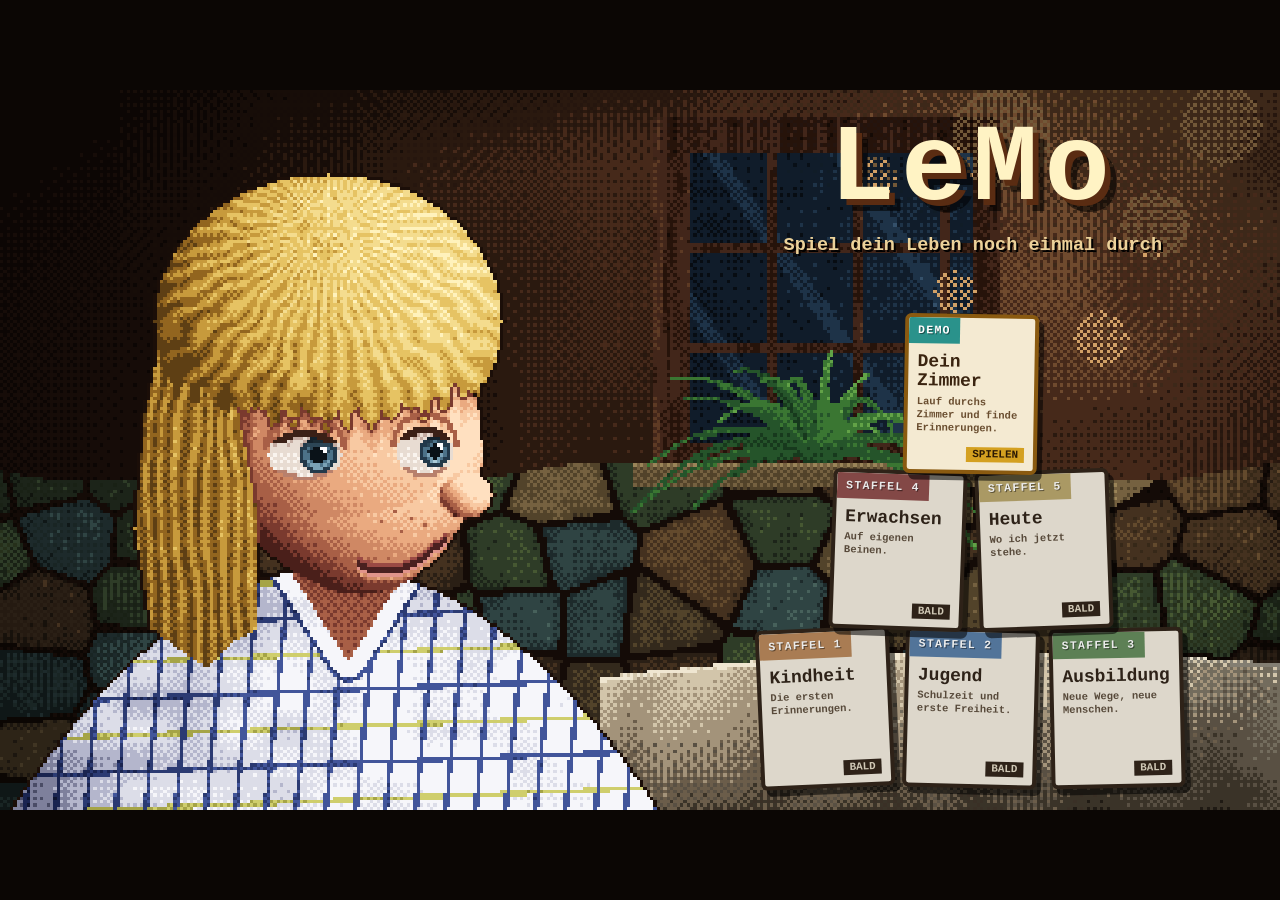
==== index.html @ 625a1553 "Neues Hauptmenü: Pixel-Porträt mit Blick auf ein Kartenhaus aus Kapitel-Karten Co-Authored-By: Claud" ====
<!doctype html>
<html lang="de">
<head>
  <meta charset="utf-8">
  <meta name="viewport" content="width=device-width, initial-scale=1">
  <title>LeMo</title>
  <link rel="stylesheet" href="src/style.css?v=9">
</head>
<body>
  <!-- Hauptmenü -->
  <main id="home" class="screen">
    <div id="menuStage">
      <canvas id="menuArt"></canvas>
      <header class="brand">
        <h1>LeMo</h1>
        <p class="sub">Spiel dein Leben noch einmal durch</p>
        <p id="hint" class="hint"></p>
      </header>
      <div class="tower" id="tower"></div>
    </div>
  </main>

  <!-- Spiel -->
  <div id="stage" class="screen hidden">
    <button id="back" type="button">&larr; Menü</button>
    <canvas id="game"></canvas>
    <div id="caption"></div>
    <div id="counter"></div>
    <div id="memory" class="hidden">
      <div class="card">
        <canvas id="memoryPic" width="96" height="72"></canvas>
        <div class="body">
          <h3 id="memoryTitle"></h3>
          <p id="memoryText"></p>
          <p class="hint" id="memoryHint"></p>
        </div>
      </div>
    </div>
  </div>

  <script src="src/sprite.js?v=9"></script>
  <script src="src/bed.js?v=9"></script>
  <script src="src/world.js?v=9"></script>
  <script src="src/memories.js?v=9"></script>
  <script src="src/memory.js?v=9"></script>
  <script src="src/game.js?v=9"></script>
  <script src="src/menuart.js?v=9"></script>
  <script src="src/home.js?v=9"></script>
</body>
</html>
---- src/style.css ----
:root {
  --bg: #0b1230;
  --blue: #2f6bdc;
  --blue-dark: #1d4aa8;
  --card: #16245c;
  --text: #f3f6ff;
  --muted: #8d9ad0;
  --gold: #d4b050;
}
* { box-sizing: border-box; }
html, body { margin: 0; height: 100%; background: var(--bg); color: var(--text); }
body { font-family: "Courier New", ui-monospace, monospace; font-weight: 700; }
.hidden { display: none !important; }

/* Hauptmenü */
#home { position: fixed; inset: 0; display: flex; align-items: center; justify-content: center; background: #0b0604; }
#menuStage { position: relative; width: min(100vw, calc(100vh * 16 / 9)); aspect-ratio: 16 / 9; container-type: inline-size; overflow: hidden; }
#menuArt { position: absolute; inset: 0; width: 100%; height: 100%; image-rendering: pixelated; image-rendering: crisp-edges; }

.brand { position: absolute; right: 3cqw; top: 2cqw; width: 42cqw; text-align: center; }
.brand h1 {
  margin: 0; font-size: 8.5cqw; line-height: 1; letter-spacing: 0.5cqw; color: #fff3c4;
  text-shadow: 0.45cqw 0.45cqw 0 #5a2c12, 0.9cqw 0.9cqw 0 rgba(0, 0, 0, 0.55);
}
.brand .sub { margin: 0.8cqw 0 0; font-size: max(10px, 1.45cqw); color: #ecd29a; text-shadow: 2px 2px 0 #000; }
.hint { min-height: 1.4em; margin: 0.6cqw 0 0; font-size: max(10px, 1.3cqw); color: #ffd36a; text-shadow: 2px 2px 0 #000; }

.tower { position: absolute; left: 55cqw; top: 17.5cqw; width: 42cqw; height: 37cqw; }
.card {
  position: absolute; width: 10.5cqw; height: 12.5cqw; padding: 0; overflow: hidden; text-align: left;
  font: inherit; color: #3a2410; cursor: pointer;
  background: #f4ead2; border: 0.35cqw solid #3a2410; border-radius: 0.5cqw;
  box-shadow: 0.4cqw 0.5cqw 0 rgba(0, 0, 0, 0.55);
  transform: rotate(var(--r, 0deg)); transition: transform .15s, box-shadow .15s;
  display: flex; flex-direction: column;
}
.card .band {
  flex: none; padding: 0.5cqw 0.7cqw; background: var(--c); color: #fff;
  font-size: max(8px, 0.9cqw); letter-spacing: 0.1cqw; text-shadow: 1px 1px 0 rgba(0, 0, 0, .45);
}
.card .title { display: block; margin: 0.7cqw 0.7cqw 0.3cqw; font-size: max(11px, 1.4cqw); line-height: 1.1; }
.card .desc { display: block; margin: 0 0.7cqw; font-size: max(8px, 0.82cqw); line-height: 1.25; color: #6a4e30; }
.card .tag {
  margin: auto 0.7cqw 0.6cqw auto; padding: 0.15cqw 0.5cqw; font-size: max(8px, 0.85cqw);
  background: #3a2410; color: #e9d9b4;
}
.card:hover, .card:focus-visible {
  outline: none; z-index: 5; transform: translateY(-1cqw) rotate(0deg) scale(1.07);
  box-shadow: 0.5cqw 1cqw 0 rgba(0, 0, 0, 0.55), 0 0 2.5cqw rgba(255, 214, 120, 0.55);
}
.card.locked { filter: saturate(0.55) brightness(0.92); }
.card.playable .tag { background: #d4a020; color: #2a1804; }
.card.playable { border-color: #8a5a10; }
.card.shake { animation: shake .3s; }
@keyframes shake { 25% { margin-left: -0.5cqw; } 75% { margin-left: 0.5cqw; } }

/* Spiel */
#stage { position: fixed; inset: 0; display: flex; align-items: center; justify-content: center; background: var(--bg); }
#game { image-rendering: pixelated; image-rendering: crisp-edges; cursor: crosshair; touch-action: none; }
#back {
  position: absolute; top: 12px; left: 12px; z-index: 2; font: inherit; color: var(--text);
  background: var(--card); border: 3px solid var(--text); padding: 8px 12px; cursor: pointer;
  box-shadow: 3px 3px 0 #000;
}
#back:hover { background: var(--blue-dark); }
#caption {
  position: absolute; bottom: 16px; left: 50%; transform: translateX(-50%);
  max-width: 90vw; text-align: center; color: var(--text); pointer-events: none;
  text-shadow: 2px 2px 0 #000;
}

#counter {
  position: absolute; top: 12px; right: 12px; z-index: 2; padding: 8px 12px;
  background: var(--card); border: 3px solid var(--text); box-shadow: 3px 3px 0 #000; pointer-events: none;
}
#memory {
  position: absolute; inset: 0; z-index: 5; display: flex; align-items: center; justify-content: center;
  padding: 16px; background: rgba(20, 12, 4, 0.78); cursor: pointer; animation: fadein .5s;
}
@keyframes fadein { from { opacity: 0; } to { opacity: 1; } }
#memory .card {
  display: flex; gap: 20px; align-items: center; max-width: 760px; padding: 20px;
  background: #f3e6c8; color: #3a2a1a; border: 4px solid #3a2a1a; box-shadow: 6px 6px 0 #000;
}
#memoryPic {
  flex: none; width: 288px; height: 216px; image-rendering: pixelated; filter: sepia(0.55) contrast(1.05);
  border: 8px solid #fbf6ea; outline: 2px solid #3a2a1a; transform: rotate(-2deg);
}
#memory h3 { margin: 0 0 10px; font-size: 22px; }
#memoryText { margin: 0; min-height: 7em; white-space: pre-wrap; line-height: 1.5; }
#memory .hint { margin: 12px 0 0; color: #8a6f4a; font-size: 12px; }
@media (max-width: 720px) {
  #memory .card { flex-direction: column; }
  #memoryPic { width: 192px; height: 144px; }
}
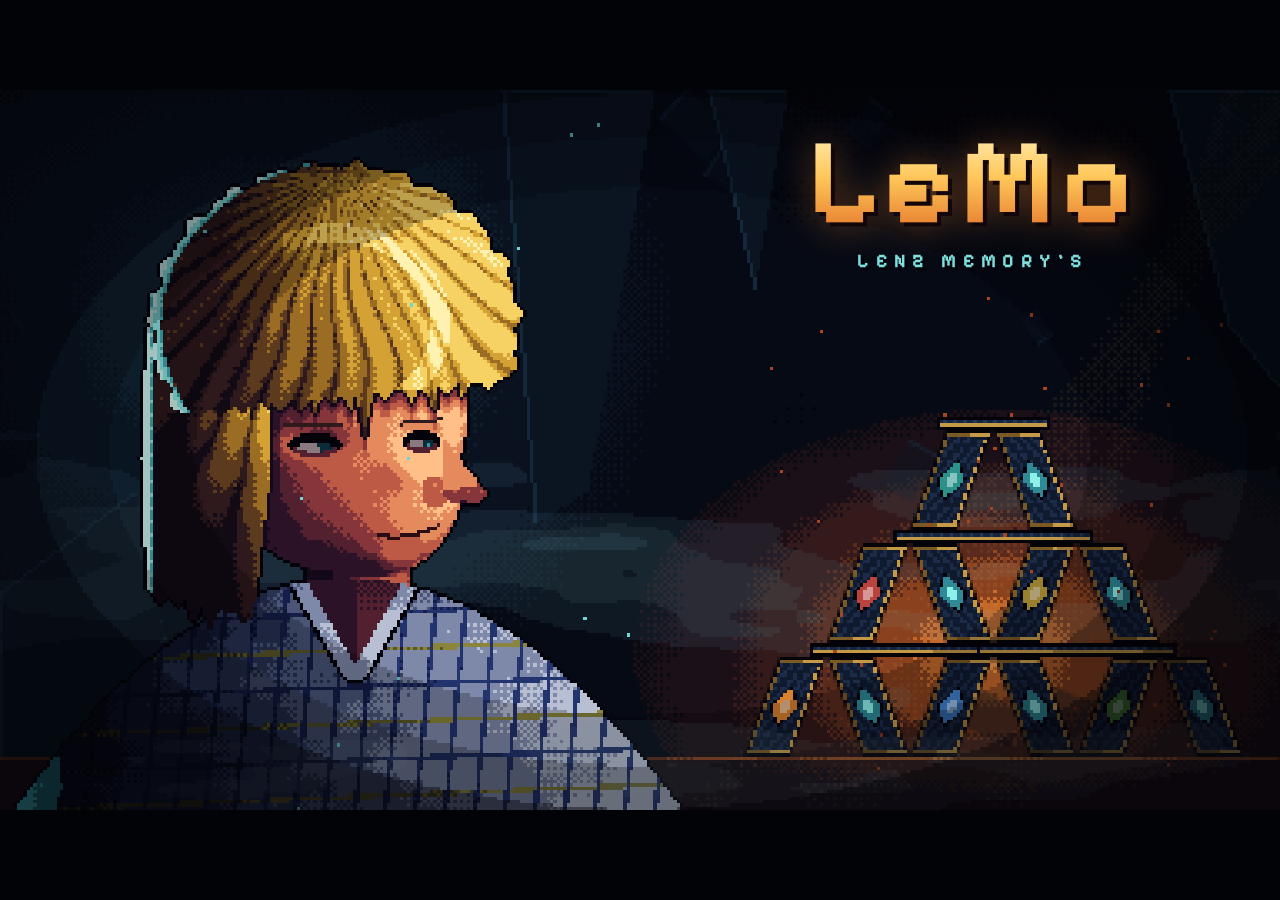
==== commit fa29ad64: "Hauptmenü überarbeitet: Dead-Cells-Look, echtes Kartenhaus, Karte ziehen zeigt Kapitel Co-Authored-B" ====
--- a/index.html
+++ b/index.html
@@ -4,7 +4,9 @@
   <meta charset="utf-8">
   <meta name="viewport" content="width=device-width, initial-scale=1">
   <title>LeMo</title>
-  <link rel="stylesheet" href="src/style.css?v=9">
+  <link rel="preconnect" href="https://fonts.googleapis.com">
+  <link rel="stylesheet" href="https://fonts.googleapis.com/css2?family=Pixelify+Sans:wght@400;700&display=swap">
+  <link rel="stylesheet" href="src/style.css?v=10">
 </head>
 <body>
   <!-- Hauptmenü -->
@@ -13,10 +15,20 @@
       <canvas id="menuArt"></canvas>
       <header class="brand">
         <h1>LeMo</h1>
-        <p class="sub">Spiel dein Leben noch einmal durch</p>
-        <p id="hint" class="hint"></p>
+        <p class="sub">Lenz Memory's</p>
       </header>
-      <div class="tower" id="tower"></div>
+      <p id="menuCaption"></p>
+      <div id="slots"></div>
+      <section id="chapter" class="hidden" aria-live="polite">
+        <div class="kicker" id="chKicker"></div>
+        <h2 id="chTitle"></h2>
+        <p id="chDesc"></p>
+        <p id="chStatus"></p>
+        <div class="actions">
+          <button type="button" id="chPlay">Spielen</button>
+          <button type="button" id="chBack">Zurück in den Turm</button>
+        </div>
+      </section>
     </div>
   </main>
 
@@ -38,13 +50,13 @@
     </div>
   </div>
 
-  <script src="src/sprite.js?v=9"></script>
-  <script src="src/bed.js?v=9"></script>
-  <script src="src/world.js?v=9"></script>
-  <script src="src/memories.js?v=9"></script>
-  <script src="src/memory.js?v=9"></script>
-  <script src="src/game.js?v=9"></script>
-  <script src="src/menuart.js?v=9"></script>
-  <script src="src/home.js?v=9"></script>
+  <script src="src/sprite.js?v=10"></script>
+  <script src="src/bed.js?v=10"></script>
+  <script src="src/world.js?v=10"></script>
+  <script src="src/memories.js?v=10"></script>
+  <script src="src/memory.js?v=10"></script>
+  <script src="src/game.js?v=10"></script>
+  <script src="src/menuart.js?v=10"></script>
+  <script src="src/home.js?v=10"></script>
 </body>
 </html>
--- a/src/style.css
+++ b/src/style.css
@@ -13,46 +13,56 @@
 .hidden { display: none !important; }
 
 /* Hauptmenü */
-#home { position: fixed; inset: 0; display: flex; align-items: center; justify-content: center; background: #0b0604; }
+#home { position: fixed; inset: 0; display: flex; align-items: center; justify-content: center; background: #020306; }
 #menuStage { position: relative; width: min(100vw, calc(100vh * 16 / 9)); aspect-ratio: 16 / 9; container-type: inline-size; overflow: hidden; }
 #menuArt { position: absolute; inset: 0; width: 100%; height: 100%; image-rendering: pixelated; image-rendering: crisp-edges; }
+.pixel { font-family: 'Pixelify Sans', 'Courier New', monospace; }
 
-.brand { position: absolute; right: 3cqw; top: 2cqw; width: 42cqw; text-align: center; }
+.brand { position: absolute; right: 4cqw; top: 2.5cqw; width: 40cqw; text-align: center; pointer-events: none; transition: opacity .3s; }
 .brand h1 {
-  margin: 0; font-size: 8.5cqw; line-height: 1; letter-spacing: 0.5cqw; color: #fff3c4;
-  text-shadow: 0.45cqw 0.45cqw 0 #5a2c12, 0.9cqw 0.9cqw 0 rgba(0, 0, 0, 0.55);
+  margin: 0; font-family: 'Pixelify Sans', 'Courier New', monospace; font-weight: 700;
+  font-size: 9.5cqw; line-height: 1; letter-spacing: 0.4cqw;
+  background: linear-gradient(#fff3c0 0%, #ffc75a 45%, #e06a24 100%);
+  -webkit-background-clip: text; background-clip: text; color: transparent;
+  filter: drop-shadow(0.35cqw 0.35cqw 0 #12060a) drop-shadow(0 0 1.4cqw rgba(255, 140, 50, 0.35));
 }
-.brand .sub { margin: 0.8cqw 0 0; font-size: max(10px, 1.45cqw); color: #ecd29a; text-shadow: 2px 2px 0 #000; }
-.hint { min-height: 1.4em; margin: 0.6cqw 0 0; font-size: max(10px, 1.3cqw); color: #ffd36a; text-shadow: 2px 2px 0 #000; }
+.brand .sub {
+  margin: 0.4cqw 0 0; font-family: 'Pixelify Sans', 'Courier New', monospace;
+  font-size: max(10px, 1.5cqw); letter-spacing: 0.5cqw; text-transform: uppercase; color: #7fe0de;
+  text-shadow: 0.2cqw 0.2cqw 0 #02040a;
+}
+#menuStage.open .brand { opacity: 0; }
 
-.tower { position: absolute; left: 55cqw; top: 17.5cqw; width: 42cqw; height: 37cqw; }
-.card {
-  position: absolute; width: 10.5cqw; height: 12.5cqw; padding: 0; overflow: hidden; text-align: left;
-  font: inherit; color: #3a2410; cursor: pointer;
-  background: #f4ead2; border: 0.35cqw solid #3a2410; border-radius: 0.5cqw;
-  box-shadow: 0.4cqw 0.5cqw 0 rgba(0, 0, 0, 0.55);
-  transform: rotate(var(--r, 0deg)); transition: transform .15s, box-shadow .15s;
-  display: flex; flex-direction: column;
+#menuCaption {
+  position: absolute; left: 56cqw; width: 42cqw; top: 19.5cqw; margin: 0; text-align: center; pointer-events: none;
+  font-family: 'Pixelify Sans', 'Courier New', monospace; font-size: max(11px, 1.6cqw); color: #ffd98a;
+  text-shadow: 0.2cqw 0.2cqw 0 #000, 0 0 1cqw rgba(255, 150, 60, .5);
 }
-.card .band {
-  flex: none; padding: 0.5cqw 0.7cqw; background: var(--c); color: #fff;
-  font-size: max(8px, 0.9cqw); letter-spacing: 0.1cqw; text-shadow: 1px 1px 0 rgba(0, 0, 0, .45);
+
+#slots button {
+  position: absolute; padding: 0; background: transparent; border: 0; cursor: pointer;
 }
-.card .title { display: block; margin: 0.7cqw 0.7cqw 0.3cqw; font-size: max(11px, 1.4cqw); line-height: 1.1; }
-.card .desc { display: block; margin: 0 0.7cqw; font-size: max(8px, 0.82cqw); line-height: 1.25; color: #6a4e30; }
-.card .tag {
-  margin: auto 0.7cqw 0.6cqw auto; padding: 0.15cqw 0.5cqw; font-size: max(8px, 0.85cqw);
-  background: #3a2410; color: #e9d9b4;
+#slots button:focus-visible { outline: 2px dashed #ffd27a; outline-offset: 2px; }
+#menuStage.open #slots { pointer-events: none; }
+
+#chapter {
+  position: absolute; left: 57cqw; top: 12cqw; width: 37cqw; padding: 2.2cqw 2.4cqw;
+  background: linear-gradient(180deg, rgba(10, 16, 28, 0.94), rgba(6, 10, 18, 0.94));
+  border: 0.3cqw solid #2c7f8a; box-shadow: 0 0 0 0.3cqw #04060c, 0.6cqw 0.6cqw 0 rgba(0, 0, 0, .6), 0 0 3cqw rgba(60, 200, 210, .15);
+  color: #d8e4ea; animation: chIn .35s ease-out;
 }
-.card:hover, .card:focus-visible {
-  outline: none; z-index: 5; transform: translateY(-1cqw) rotate(0deg) scale(1.07);
-  box-shadow: 0.5cqw 1cqw 0 rgba(0, 0, 0, 0.55), 0 0 2.5cqw rgba(255, 214, 120, 0.55);
+@keyframes chIn { from { opacity: 0; transform: translateX(2cqw); } to { opacity: 1; transform: none; } }
+#chapter .kicker { font-family: 'Pixelify Sans', 'Courier New', monospace; font-size: max(10px, 1.3cqw); letter-spacing: 0.4cqw; color: var(--ch, #ffd27a); }
+#chapter h2 { margin: 0.6cqw 0 1.2cqw; font-family: 'Pixelify Sans', 'Courier New', monospace; font-size: 4cqw; line-height: 1; color: #fff1cf; }
+#chapter p { margin: 0 0 1cqw; font-size: max(12px, 1.35cqw); line-height: 1.45; }
+#chStatus { color: #8fa3b0; font-size: max(11px, 1.15cqw) !important; }
+#chapter .actions { display: flex; flex-wrap: wrap; gap: 1cqw; margin-top: 1.6cqw; }
+#chapter button {
+  font-family: 'Pixelify Sans', 'Courier New', monospace; font-size: max(12px, 1.4cqw); cursor: pointer;
+  padding: 0.8cqw 1.6cqw; color: #0a0d14; background: #ffc75a; border: 0.25cqw solid #12060a; box-shadow: 0.35cqw 0.35cqw 0 #000;
 }
-.card.locked { filter: saturate(0.55) brightness(0.92); }
-.card.playable .tag { background: #d4a020; color: #2a1804; }
-.card.playable { border-color: #8a5a10; }
-.card.shake { animation: shake .3s; }
-@keyframes shake { 25% { margin-left: -0.5cqw; } 75% { margin-left: 0.5cqw; } }
+#chapter button#chBack { background: #1a2a3c; color: #bfe9ea; border-color: #2c7f8a; }
+#chapter button:hover, #chapter button:focus-visible { outline: none; transform: translate(-0.15cqw, -0.15cqw); box-shadow: 0.5cqw 0.5cqw 0 #000; }
 
 /* Spiel */
 #stage { position: fixed; inset: 0; display: flex; align-items: center; justify-content: center; background: var(--bg); }
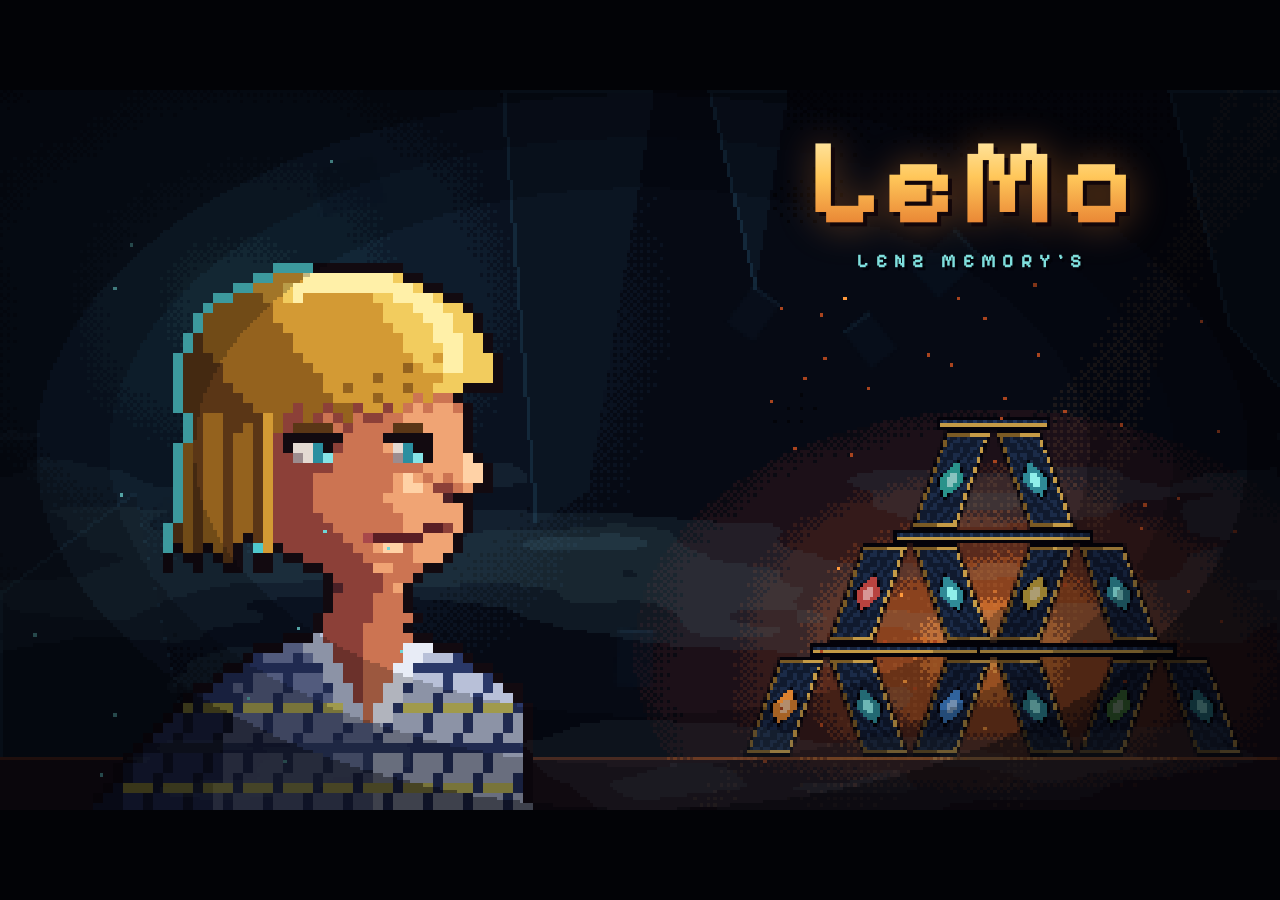
==== commit d36870dc: "Menü-Figur neu als handgesetztes Pixel-Porträt Co-Authored-By: Claude Opus 5.5 <noreply@anthropic.co" ====
--- a/index.html
+++ b/index.html
@@ -6,7 +6,7 @@
   <title>LeMo</title>
   <link rel="preconnect" href="https://fonts.googleapis.com">
   <link rel="stylesheet" href="https://fonts.googleapis.com/css2?family=Pixelify+Sans:wght@400;700&display=swap">
-  <link rel="stylesheet" href="src/style.css?v=10">
+  <link rel="stylesheet" href="src/style.css?v=11">
 </head>
 <body>
   <!-- Hauptmenü -->
@@ -50,13 +50,13 @@
     </div>
   </div>
 
-  <script src="src/sprite.js?v=10"></script>
-  <script src="src/bed.js?v=10"></script>
-  <script src="src/world.js?v=10"></script>
-  <script src="src/memories.js?v=10"></script>
-  <script src="src/memory.js?v=10"></script>
-  <script src="src/game.js?v=10"></script>
-  <script src="src/menuart.js?v=10"></script>
-  <script src="src/home.js?v=10"></script>
+  <script src="src/sprite.js?v=11"></script>
+  <script src="src/bed.js?v=11"></script>
+  <script src="src/world.js?v=11"></script>
+  <script src="src/memories.js?v=11"></script>
+  <script src="src/memory.js?v=11"></script>
+  <script src="src/game.js?v=11"></script>
+  <script src="src/menuart.js?v=11"></script>
+  <script src="src/home.js?v=11"></script>
 </body>
 </html>
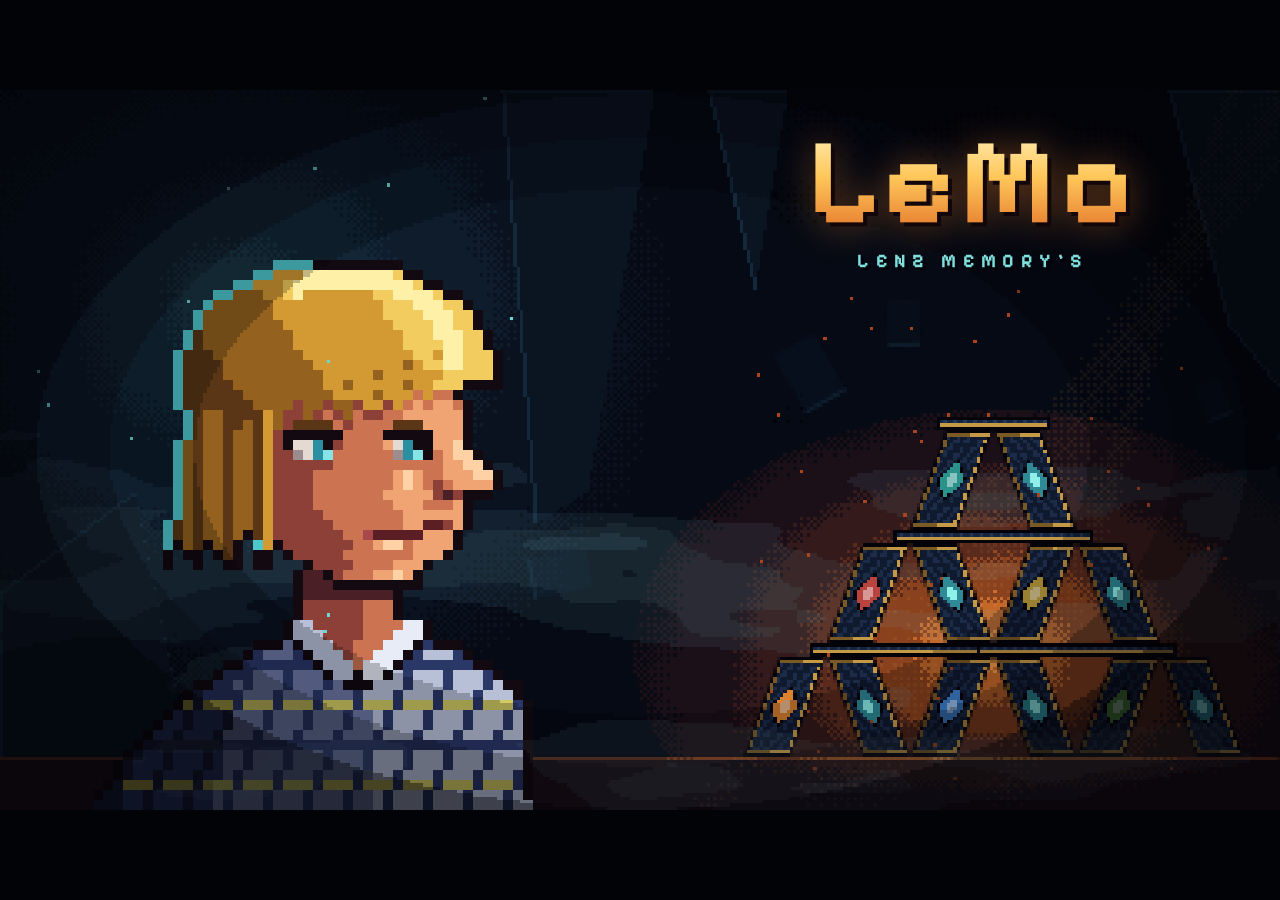
==== commit 95b4fb86: "Porträt: Nase und Hals neu gesetzt (klare Kinnkante, kürzerer Hals, Nase im 3/4-Profil) Co-Authored-" ====
--- a/index.html
+++ b/index.html
@@ -6,7 +6,7 @@
   <title>LeMo</title>
   <link rel="preconnect" href="https://fonts.googleapis.com">
   <link rel="stylesheet" href="https://fonts.googleapis.com/css2?family=Pixelify+Sans:wght@400;700&display=swap">
-  <link rel="stylesheet" href="src/style.css?v=11">
+  <link rel="stylesheet" href="src/style.css?v=12">
 </head>
 <body>
   <!-- Hauptmenü -->
@@ -50,13 +50,13 @@
     </div>
   </div>
 
-  <script src="src/sprite.js?v=11"></script>
-  <script src="src/bed.js?v=11"></script>
-  <script src="src/world.js?v=11"></script>
-  <script src="src/memories.js?v=11"></script>
-  <script src="src/memory.js?v=11"></script>
-  <script src="src/game.js?v=11"></script>
-  <script src="src/menuart.js?v=11"></script>
-  <script src="src/home.js?v=11"></script>
+  <script src="src/sprite.js?v=12"></script>
+  <script src="src/bed.js?v=12"></script>
+  <script src="src/world.js?v=12"></script>
+  <script src="src/memories.js?v=12"></script>
+  <script src="src/memory.js?v=12"></script>
+  <script src="src/game.js?v=12"></script>
+  <script src="src/menuart.js?v=12"></script>
+  <script src="src/home.js?v=12"></script>
 </body>
 </html>
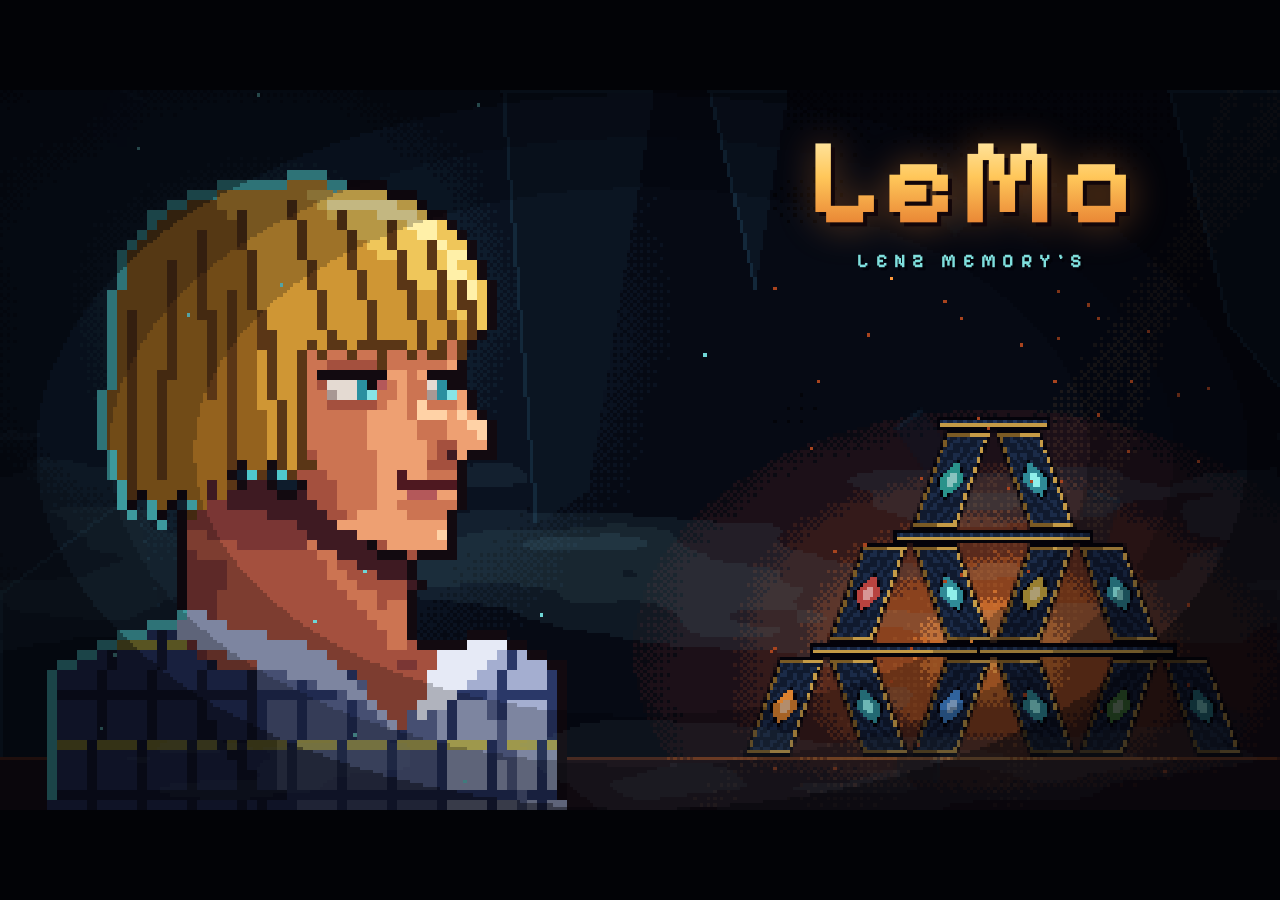
==== commit e4214e25: "Menü-Figur anatomisch neu aufgebaut (Proportionen, Hals, Trapezmuskel, Profil) Co-Authored-By: Claud" ====
--- a/index.html
+++ b/index.html
@@ -6,7 +6,7 @@
   <title>LeMo</title>
   <link rel="preconnect" href="https://fonts.googleapis.com">
   <link rel="stylesheet" href="https://fonts.googleapis.com/css2?family=Pixelify+Sans:wght@400;700&display=swap">
-  <link rel="stylesheet" href="src/style.css?v=12">
+  <link rel="stylesheet" href="src/style.css?v=13">
 </head>
 <body>
   <!-- Hauptmenü -->
@@ -50,13 +50,13 @@
     </div>
   </div>
 
-  <script src="src/sprite.js?v=12"></script>
-  <script src="src/bed.js?v=12"></script>
-  <script src="src/world.js?v=12"></script>
-  <script src="src/memories.js?v=12"></script>
-  <script src="src/memory.js?v=12"></script>
-  <script src="src/game.js?v=12"></script>
-  <script src="src/menuart.js?v=12"></script>
-  <script src="src/home.js?v=12"></script>
+  <script src="src/sprite.js?v=13"></script>
+  <script src="src/bed.js?v=13"></script>
+  <script src="src/world.js?v=13"></script>
+  <script src="src/memories.js?v=13"></script>
+  <script src="src/memory.js?v=13"></script>
+  <script src="src/game.js?v=13"></script>
+  <script src="src/menuart.js?v=13"></script>
+  <script src="src/home.js?v=13"></script>
 </body>
 </html>
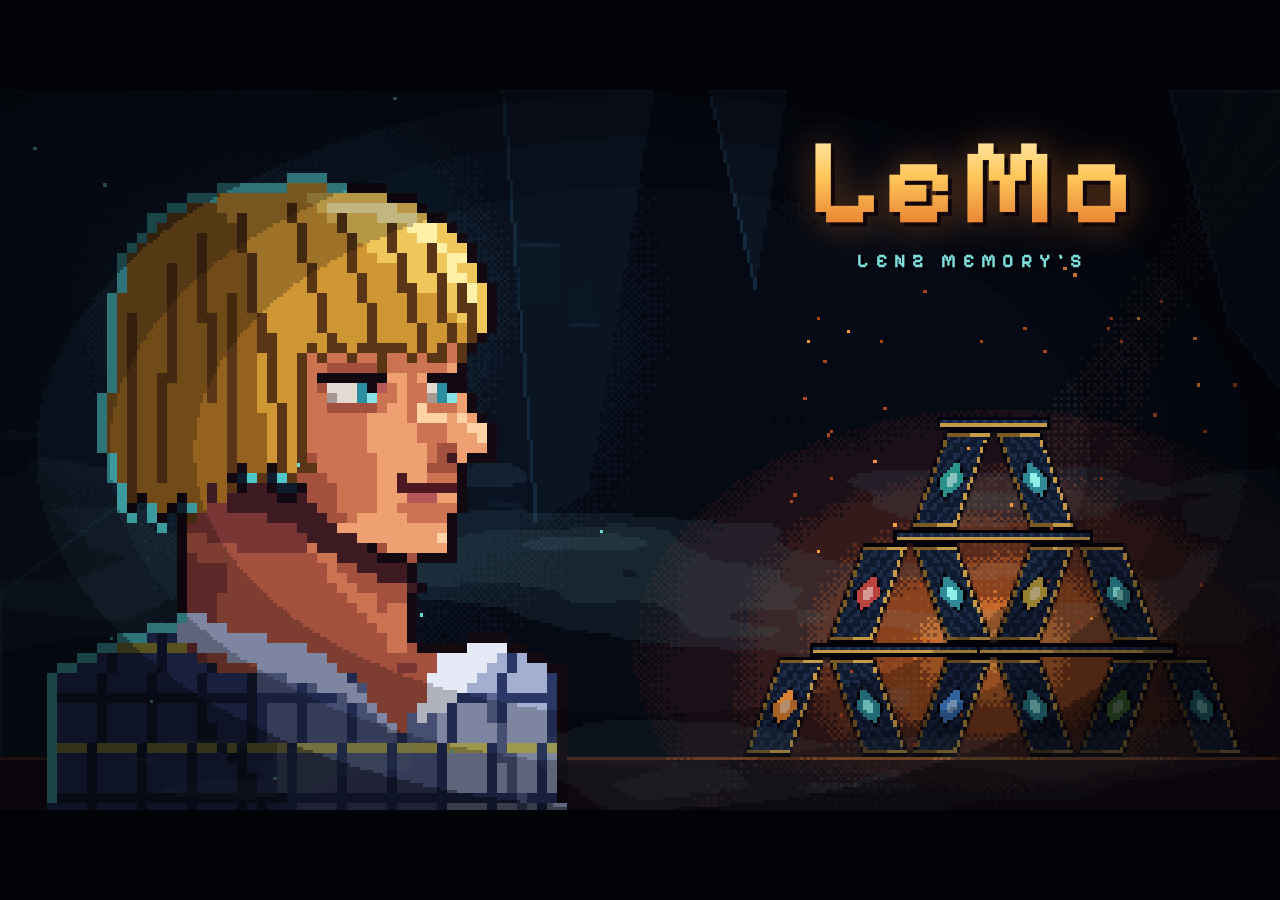
==== commit d4e51c16: "Gezogene Karte: Tippen daneben steckt sie zurück und zeigt wieder das Hauptmenü Co-Authored-By: Clau" ====
--- a/index.html
+++ b/index.html
@@ -6,7 +6,7 @@
   <title>LeMo</title>
   <link rel="preconnect" href="https://fonts.googleapis.com">
   <link rel="stylesheet" href="https://fonts.googleapis.com/css2?family=Pixelify+Sans:wght@400;700&display=swap">
-  <link rel="stylesheet" href="src/style.css?v=13">
+  <link rel="stylesheet" href="src/style.css?v=14">
 </head>
 <body>
   <!-- Hauptmenü -->
@@ -28,6 +28,7 @@
           <button type="button" id="chPlay">Spielen</button>
           <button type="button" id="chBack">Zurück in den Turm</button>
         </div>
+        <p class="tip">Oder tippe neben die Karte, um sie zurückzustecken.</p>
       </section>
     </div>
   </main>
@@ -50,13 +51,13 @@
     </div>
   </div>
 
-  <script src="src/sprite.js?v=13"></script>
-  <script src="src/bed.js?v=13"></script>
-  <script src="src/world.js?v=13"></script>
-  <script src="src/memories.js?v=13"></script>
-  <script src="src/memory.js?v=13"></script>
-  <script src="src/game.js?v=13"></script>
-  <script src="src/menuart.js?v=13"></script>
-  <script src="src/home.js?v=13"></script>
+  <script src="src/sprite.js?v=14"></script>
+  <script src="src/bed.js?v=14"></script>
+  <script src="src/world.js?v=14"></script>
+  <script src="src/memories.js?v=14"></script>
+  <script src="src/memory.js?v=14"></script>
+  <script src="src/game.js?v=14"></script>
+  <script src="src/menuart.js?v=14"></script>
+  <script src="src/home.js?v=14"></script>
 </body>
 </html>
--- a/src/style.css
+++ b/src/style.css
@@ -56,6 +56,9 @@
 #chapter h2 { margin: 0.6cqw 0 1.2cqw; font-family: 'Pixelify Sans', 'Courier New', monospace; font-size: 4cqw; line-height: 1; color: #fff1cf; }
 #chapter p { margin: 0 0 1cqw; font-size: max(12px, 1.35cqw); line-height: 1.45; }
 #chStatus { color: #8fa3b0; font-size: max(11px, 1.15cqw) !important; }
+#chapter .tip { margin: 1.4cqw 0 0; color: #6f8794; font-size: max(10px, 1cqw) !important; }
+#menuStage.open { cursor: pointer; }
+#chapter { cursor: default; }
 #chapter .actions { display: flex; flex-wrap: wrap; gap: 1cqw; margin-top: 1.6cqw; }
 #chapter button {
   font-family: 'Pixelify Sans', 'Courier New', monospace; font-size: max(12px, 1.4cqw); cursor: pointer;
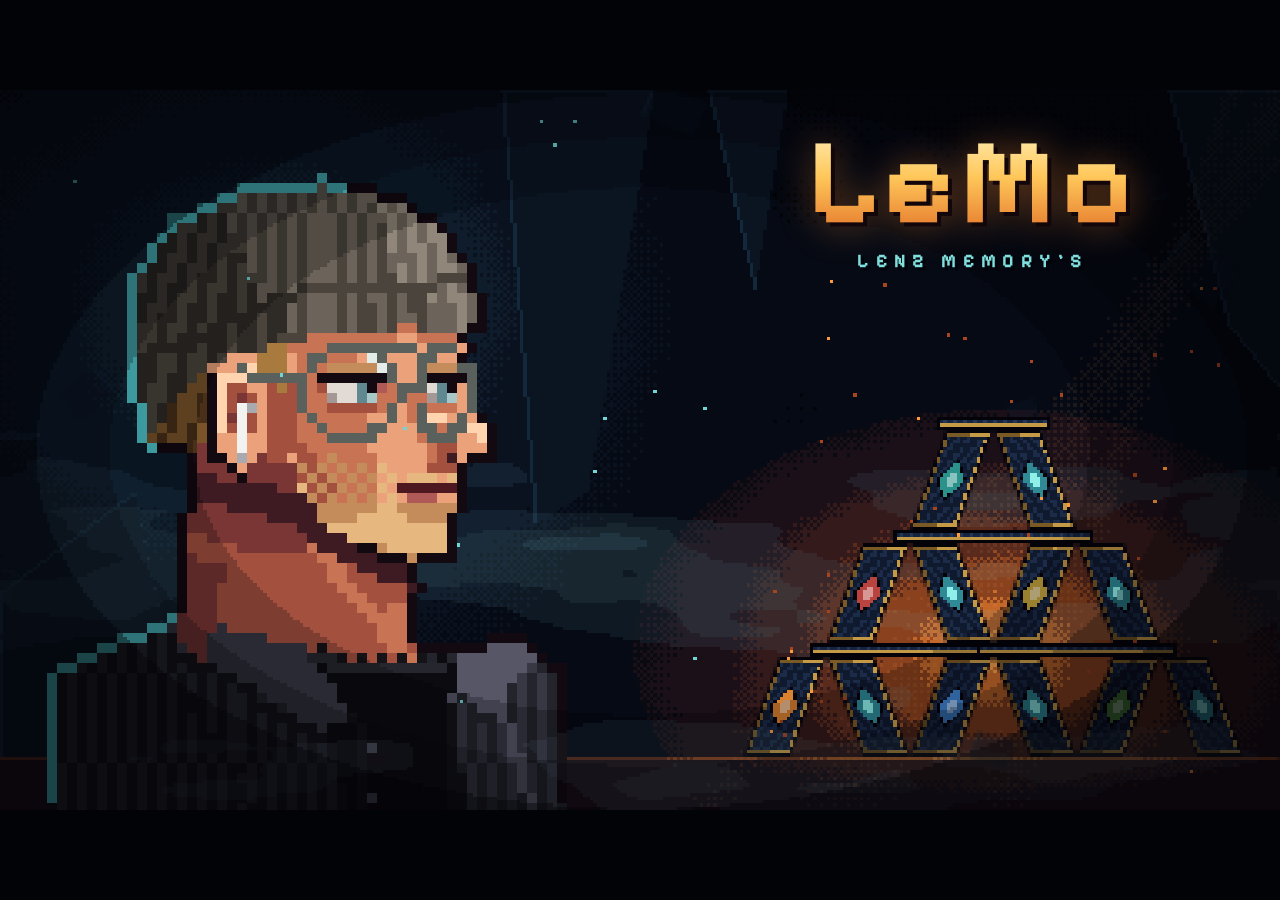
==== commit 5f1ada94: "Menü-Figur: Lenz nach Foto (Beanie, runde Brille, Bart, AirPod, Cord-Overshirt) Co-Authored-By: Clau" ====
--- a/index.html
+++ b/index.html
@@ -6,7 +6,7 @@
   <title>LeMo</title>
   <link rel="preconnect" href="https://fonts.googleapis.com">
   <link rel="stylesheet" href="https://fonts.googleapis.com/css2?family=Pixelify+Sans:wght@400;700&display=swap">
-  <link rel="stylesheet" href="src/style.css?v=14">
+  <link rel="stylesheet" href="src/style.css?v=15">
 </head>
 <body>
   <!-- Hauptmenü -->
@@ -51,13 +51,13 @@
     </div>
   </div>
 
-  <script src="src/sprite.js?v=14"></script>
-  <script src="src/bed.js?v=14"></script>
-  <script src="src/world.js?v=14"></script>
-  <script src="src/memories.js?v=14"></script>
-  <script src="src/memory.js?v=14"></script>
-  <script src="src/game.js?v=14"></script>
-  <script src="src/menuart.js?v=14"></script>
-  <script src="src/home.js?v=14"></script>
+  <script src="src/sprite.js?v=15"></script>
+  <script src="src/bed.js?v=15"></script>
+  <script src="src/world.js?v=15"></script>
+  <script src="src/memories.js?v=15"></script>
+  <script src="src/memory.js?v=15"></script>
+  <script src="src/game.js?v=15"></script>
+  <script src="src/menuart.js?v=15"></script>
+  <script src="src/home.js?v=15"></script>
 </body>
 </html>
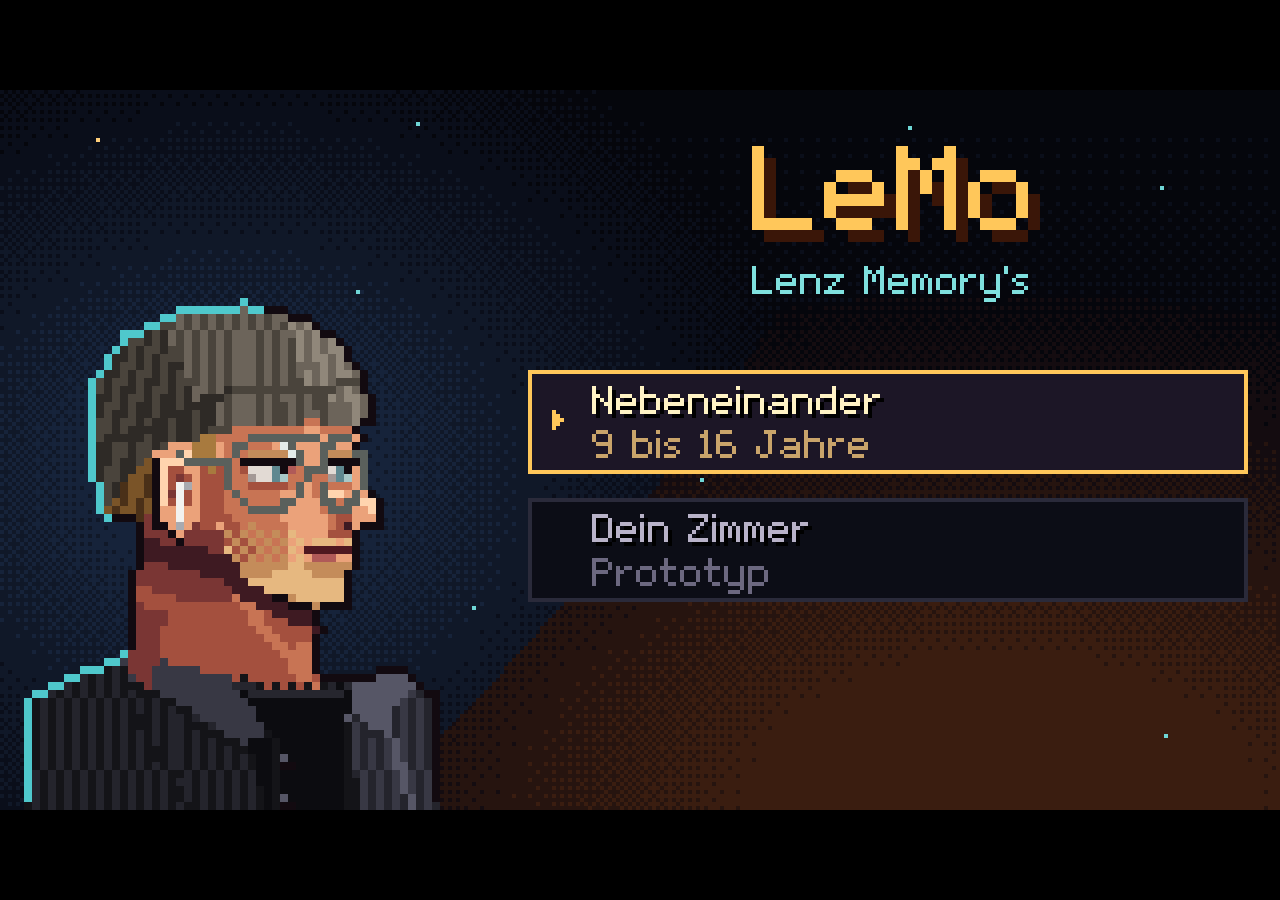
==== commit a973e5d5: "Meilenstein 1: Grundgerüst für Level „Nebeneinander“ + einfache Levelauswahl - ES-Module, Canvas 320" ====
--- a/index.html
+++ b/index.html
@@ -2,62 +2,24 @@
 <html lang="de">
 <head>
   <meta charset="utf-8">
-  <meta name="viewport" content="width=device-width, initial-scale=1">
+  <meta name="viewport" content="width=device-width, initial-scale=1, maximum-scale=1, user-scalable=no, viewport-fit=cover">
+  <meta name="apple-mobile-web-app-capable" content="yes">
+  <meta name="mobile-web-app-capable" content="yes">
+  <meta name="apple-mobile-web-app-status-bar-style" content="black-translucent">
+  <meta name="apple-mobile-web-app-title" content="LeMo">
+  <meta name="theme-color" content="#05060c">
+  <link rel="manifest" href="manifest.json">
+  <link rel="apple-touch-icon" href="icons/apple-touch-icon.png">
+  <link rel="icon" type="image/png" href="icons/icon-192.png">
   <title>LeMo</title>
-  <link rel="preconnect" href="https://fonts.googleapis.com">
-  <link rel="stylesheet" href="https://fonts.googleapis.com/css2?family=Pixelify+Sans:wght@400;700&display=swap">
-  <link rel="stylesheet" href="src/style.css?v=15">
+  <link rel="stylesheet" href="style.css">
 </head>
 <body>
-  <!-- Hauptmenü -->
-  <main id="home" class="screen">
-    <div id="menuStage">
-      <canvas id="menuArt"></canvas>
-      <header class="brand">
-        <h1>LeMo</h1>
-        <p class="sub">Lenz Memory's</p>
-      </header>
-      <p id="menuCaption"></p>
-      <div id="slots"></div>
-      <section id="chapter" class="hidden" aria-live="polite">
-        <div class="kicker" id="chKicker"></div>
-        <h2 id="chTitle"></h2>
-        <p id="chDesc"></p>
-        <p id="chStatus"></p>
-        <div class="actions">
-          <button type="button" id="chPlay">Spielen</button>
-          <button type="button" id="chBack">Zurück in den Turm</button>
-        </div>
-        <p class="tip">Oder tippe neben die Karte, um sie zurückzustecken.</p>
-      </section>
-    </div>
-  </main>
-
-  <!-- Spiel -->
-  <div id="stage" class="screen hidden">
-    <button id="back" type="button">&larr; Menü</button>
-    <canvas id="game"></canvas>
-    <div id="caption"></div>
-    <div id="counter"></div>
-    <div id="memory" class="hidden">
-      <div class="card">
-        <canvas id="memoryPic" width="96" height="72"></canvas>
-        <div class="body">
-          <h3 id="memoryTitle"></h3>
-          <p id="memoryText"></p>
-          <p class="hint" id="memoryHint"></p>
-        </div>
-      </div>
-    </div>
+  <div id="app">
+    <canvas id="screen" width="320" height="180"></canvas>
+    <div id="boot">LeMo</div>
+    <div id="rotate"></div>
   </div>
-
-  <script src="src/sprite.js?v=15"></script>
-  <script src="src/bed.js?v=15"></script>
-  <script src="src/world.js?v=15"></script>
-  <script src="src/memories.js?v=15"></script>
-  <script src="src/memory.js?v=15"></script>
-  <script src="src/game.js?v=15"></script>
-  <script src="src/menuart.js?v=15"></script>
-  <script src="src/home.js?v=15"></script>
+  <script type="module" src="src/main.js"></script>
 </body>
 </html>
--- a/style.css
+++ b/style.css
@@ -0,0 +1,162 @@
+/* LeMo – Vollbild, gestochen scharfe Pixel, Touch-Steuerung fürs iPad */
+
+html, body {
+  margin: 0;
+  width: 100%;
+  height: 100%;
+  background: #000;
+  overflow: hidden;
+  overscroll-behavior: none;
+  touch-action: none;
+  -webkit-user-select: none;
+  user-select: none;
+  -webkit-touch-callout: none;
+  -webkit-tap-highlight-color: transparent;
+}
+body { position: fixed; inset: 0; }
+#app { position: fixed; inset: 0; }
+
+#screen {
+  position: absolute;
+  image-rendering: pixelated;
+  image-rendering: crisp-edges;
+}
+
+.hidden { display: none !important; }
+
+#boot {
+  position: absolute; inset: 0; display: flex; align-items: center; justify-content: center;
+  color: #ffc75a; font: bold 24px/1 ui-monospace, Menlo, monospace; letter-spacing: 4px;
+}
+
+/* ---------- Steuerkreuz links unten ---------- */
+#touch .dpad {
+  position: absolute;
+  left: calc(20px + env(safe-area-inset-left));
+  bottom: calc(20px + env(safe-area-inset-bottom));
+  width: 168px;
+  height: 168px;
+  touch-action: none;
+}
+#touch .arm, #touch .hub {
+  position: absolute;
+  box-sizing: border-box;
+  width: 56px;
+  height: 56px;
+  background: rgba(255, 255, 255, 0.16);
+  border: 2px solid rgba(255, 255, 255, 0.32);
+}
+#touch .hub { left: 56px; top: 56px; border-color: transparent; }
+#touch .up { left: 56px; top: 0; border-bottom: 0; border-radius: 12px 12px 0 0; }
+#touch .down { left: 56px; top: 112px; border-top: 0; border-radius: 0 0 12px 12px; }
+#touch .left { left: 0; top: 56px; border-right: 0; border-radius: 12px 0 0 12px; }
+#touch .right { left: 112px; top: 56px; border-left: 0; border-radius: 0 12px 12px 0; }
+#touch .arm::after {
+  content: '';
+  position: absolute;
+  left: 50%;
+  top: 50%;
+  border: 9px solid transparent;
+  transform: translate(-50%, -50%);
+}
+#touch .up::after { border-bottom-color: rgba(255, 255, 255, 0.6); margin-top: -5px; }
+#touch .down::after { border-top-color: rgba(255, 255, 255, 0.6); margin-top: 5px; }
+#touch .left::after { border-right-color: rgba(255, 255, 255, 0.6); margin-left: -5px; }
+#touch .right::after { border-left-color: rgba(255, 255, 255, 0.6); margin-left: 5px; }
+#touch .arm.on { background: rgba(255, 255, 255, 0.42); }
+
+/* ---------- A / B rechts unten ---------- */
+#touch .btn {
+  position: absolute;
+  box-sizing: border-box;
+  width: 84px;
+  height: 84px;
+  border-radius: 50%;
+  background: rgba(255, 255, 255, 0.16);
+  border: 2px solid rgba(255, 255, 255, 0.36);
+  color: rgba(255, 255, 255, 0.75);
+  font: bold 30px/80px ui-monospace, Menlo, monospace;
+  text-align: center;
+  touch-action: none;
+}
+#touch .btn-a { right: calc(24px + env(safe-area-inset-right)); bottom: calc(70px + env(safe-area-inset-bottom)); }
+#touch .btn-b { right: calc(120px + env(safe-area-inset-right)); bottom: calc(22px + env(safe-area-inset-bottom)); }
+#touch .btn.on { background: rgba(255, 255, 255, 0.42); }
+
+/* ---------- Pause oben rechts ---------- */
+#pauseBtn {
+  position: absolute;
+  top: calc(12px + env(safe-area-inset-top));
+  right: calc(12px + env(safe-area-inset-right));
+  width: 44px;
+  height: 44px;
+  padding: 0;
+  border-radius: 10px;
+  background: rgba(0, 0, 0, 0.25);
+  border: 2px solid rgba(255, 255, 255, 0.32);
+  display: flex;
+  align-items: center;
+  justify-content: center;
+  gap: 6px;
+  cursor: pointer;
+}
+#pauseBtn i { display: block; width: 6px; height: 18px; background: rgba(255, 255, 255, 0.7); border-radius: 1px; }
+
+/* ---------- Debug (unsichtbare Ecke oben links + Menü) ---------- */
+#debugZone { position: absolute; left: 0; top: 0; width: 56px; height: 56px; }
+#debugMenu {
+  position: absolute;
+  left: calc(12px + env(safe-area-inset-left));
+  top: calc(12px + env(safe-area-inset-top));
+  z-index: 20;
+  display: flex;
+  flex-direction: column;
+  gap: 6px;
+  padding: 10px;
+  background: rgba(8, 8, 18, 0.92);
+  border: 2px solid #ffc75a;
+}
+#debugMenu button {
+  font: 16px ui-monospace, Menlo, monospace;
+  color: #fff3c4;
+  background: #1c1626;
+  border: 1px solid #5a4a30;
+  padding: 10px 16px;
+  text-align: left;
+}
+#debugMenu button.close { text-align: center; color: #c9a46a; }
+
+/* ---------- Hochformat: Hinweis zum Drehen ---------- */
+#rotate { display: none; }
+@media (orientation: portrait) and (pointer: coarse) {
+  #rotate {
+    position: fixed;
+    inset: 0;
+    z-index: 50;
+    display: flex;
+    align-items: center;
+    justify-content: center;
+    background: #05060c;
+    color: #ffc75a;
+    font: 20px ui-monospace, Menlo, monospace;
+    text-align: center;
+    padding: 24px;
+  }
+}
+
+/* ---------- Fehleranzeige ---------- */
+#error {
+  position: fixed;
+  left: 8px;
+  right: 8px;
+  bottom: 8px;
+  z-index: 60;
+  margin: 0;
+  padding: 8px;
+  max-height: 40vh;
+  overflow: auto;
+  color: #ffb4b4;
+  background: rgba(40, 0, 0, 0.9);
+  font: 13px ui-monospace, Menlo, monospace;
+  white-space: pre-wrap;
+}
